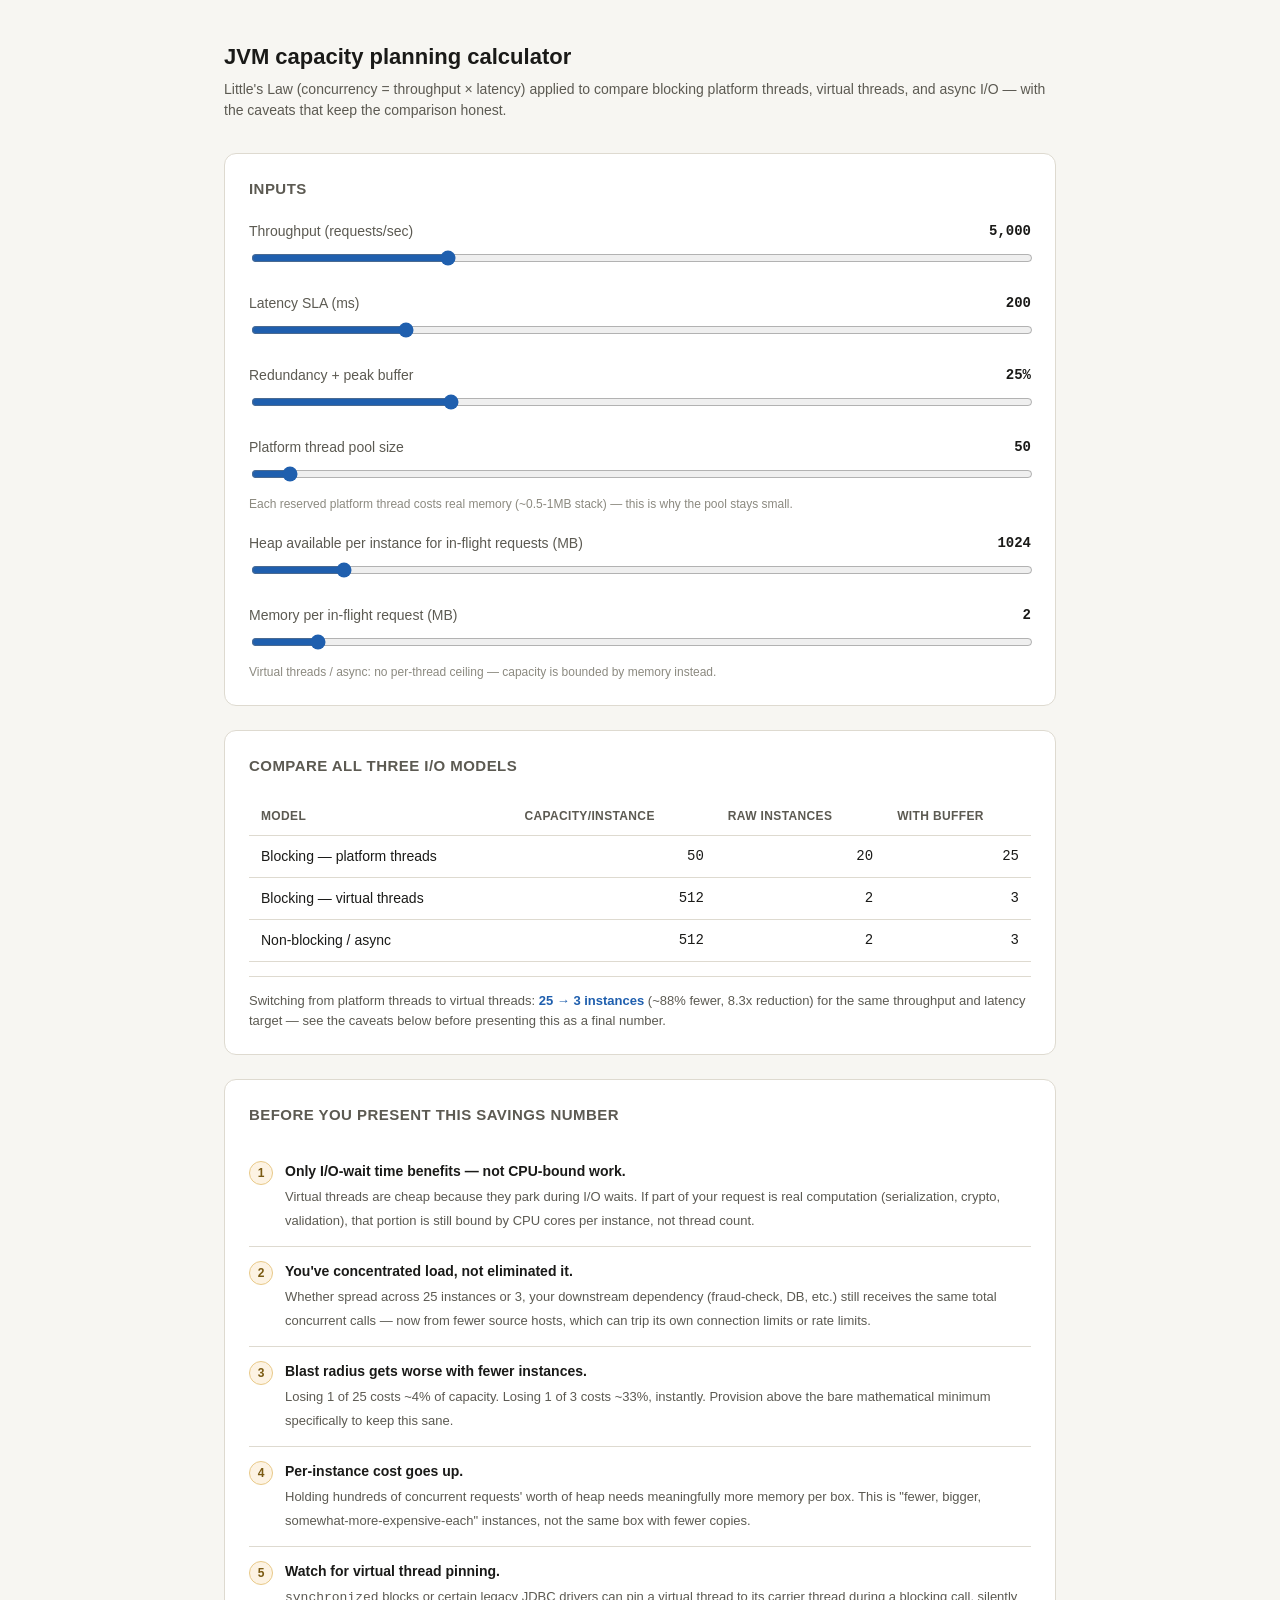
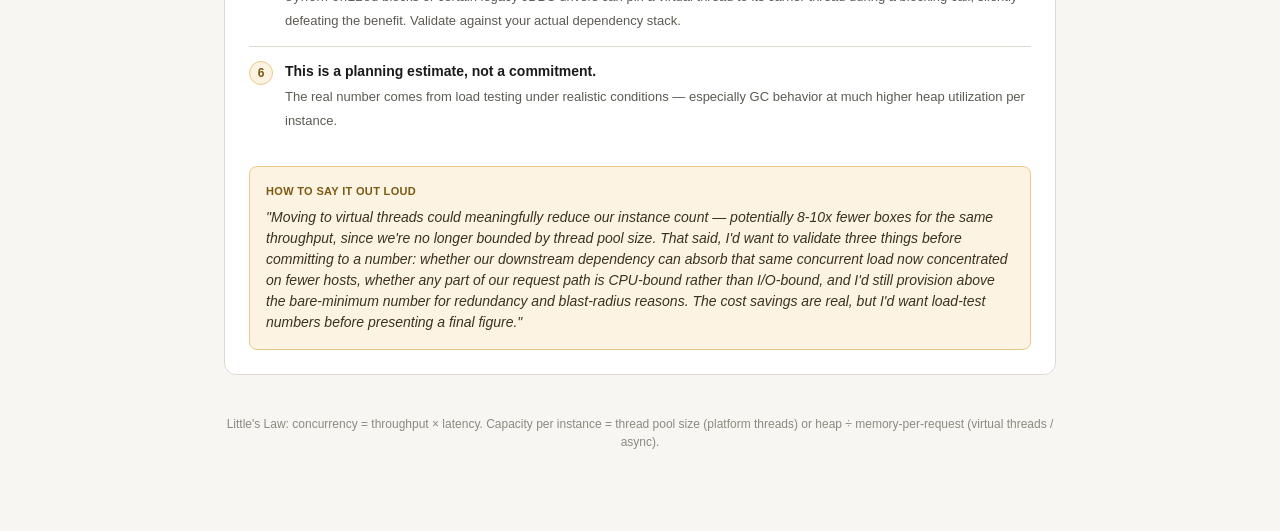
==== tools/capacity-calculator.html @ 4eca73eb "Add JVM capacity planning calculator (Little's Law + I/O model comparison)" ====
<!DOCTYPE html>
<html lang="en">
<head>
<meta charset="UTF-8">
<meta name="viewport" content="width=device-width, initial-scale=1.0">
<title>JVM Capacity Planning Calculator — Little's Law + I/O Model Comparison</title>
<style>
  :root {
    --bg: #f7f6f2;
    --surface: #ffffff;
    --border: #dedad0;
    --text-primary: #1a1a18;
    --text-secondary: #5c5a52;
    --text-muted: #8c8a80;
    --accent: #1f5fae;
    --accent-bg: #e8f0fb;
    --warn-bg: #fdf3e3;
    --warn-border: #e8c988;
    --warn-text: #7a5a12;
    --radius: 8px;
    --font-mono: 'SFMono-Regular', Consolas, 'Liberation Mono', Menlo, monospace;
  }
  * { box-sizing: border-box; }
  body {
    margin: 0;
    background: var(--bg);
    color: var(--text-primary);
    font-family: -apple-system, BlinkMacSystemFont, 'Segoe UI', Roboto, sans-serif;
    line-height: 1.5;
  }
  .wrap { max-width: 880px; margin: 0 auto; padding: 40px 24px 80px; }
  h1 { font-size: 22px; font-weight: 600; margin: 0 0 6px; }
  .subtitle { color: var(--text-secondary); font-size: 14px; margin: 0 0 32px; }
  .card {
    background: var(--surface);
    border: 1px solid var(--border);
    border-radius: 12px;
    padding: 24px;
    margin-bottom: 24px;
  }
  .card h2 { font-size: 15px; font-weight: 600; margin: 0 0 20px; text-transform: uppercase; letter-spacing: 0.03em; color: var(--text-secondary); }
  .control { margin-bottom: 20px; }
  .control:last-child { margin-bottom: 0; }
  .control-label { display: flex; justify-content: space-between; font-size: 14px; margin-bottom: 6px; }
  .control-label span:first-child { color: var(--text-secondary); }
  .control-label span:last-child { font-weight: 600; font-family: var(--font-mono); }
  input[type="range"] { width: 100%; accent-color: var(--accent); }
  select {
    width: 100%; padding: 8px 10px; border-radius: var(--radius);
    border: 1px solid var(--border); background: var(--surface);
    font-size: 14px; color: var(--text-primary);
  }
  .hint { font-size: 12px; color: var(--text-muted); margin: 6px 0 0; }
  .results-grid { display: grid; grid-template-columns: repeat(4, 1fr); gap: 12px; margin-top: 20px; }
  .result-box { background: var(--bg); border-radius: var(--radius); padding: 14px; text-align: center; }
  .result-box.highlight { background: var(--accent-bg); }
  .result-label { font-size: 11px; color: var(--text-secondary); text-transform: uppercase; letter-spacing: 0.03em; margin: 0 0 6px; }
  .result-value { font-size: 22px; font-weight: 700; font-family: var(--font-mono); margin: 0; }
  .result-value.accent { color: var(--accent); }
  table { width: 100%; border-collapse: collapse; font-size: 14px; }
  th, td { text-align: left; padding: 10px 12px; border-bottom: 1px solid var(--border); }
  th { color: var(--text-secondary); font-size: 12px; text-transform: uppercase; letter-spacing: 0.03em; font-weight: 600; }
  td.num { font-family: var(--font-mono); text-align: right; }
  tr.current td { background: var(--accent-bg); font-weight: 600; }
  .savings-note { font-size: 13px; color: var(--text-secondary); margin-top: 14px; padding-top: 14px; border-top: 1px solid var(--border); }
  .savings-note strong { color: var(--accent); }
  .caveats { list-style: none; margin: 0; padding: 0; }
  .caveats li {
    display: flex; gap: 12px; padding: 14px 0;
    border-bottom: 1px solid var(--border);
  }
  .caveats li:last-child { border-bottom: none; }
  .caveat-num {
    flex-shrink: 0; width: 24px; height: 24px; border-radius: 50%;
    background: var(--warn-bg); border: 1px solid var(--warn-border);
    color: var(--warn-text); font-size: 12px; font-weight: 700;
    display: flex; align-items: center; justify-content: center;
  }
  .caveat-text strong { display: block; font-size: 14px; margin-bottom: 2px; }
  .caveat-text span { font-size: 13px; color: var(--text-secondary); }
  .talking-point {
    background: var(--warn-bg); border: 1px solid var(--warn-border);
    border-radius: var(--radius); padding: 16px; margin-top: 20px;
    font-size: 14px; font-style: italic; color: #3a3220;
  }
  .talking-point-label {
    font-size: 11px; font-weight: 700; text-transform: uppercase;
    letter-spacing: 0.03em; color: var(--warn-text); font-style: normal;
    margin: 0 0 8px;
  }
  footer { text-align: center; font-size: 12px; color: var(--text-muted); margin-top: 40px; }
</style>
</head>
<body>
<div class="wrap">

  <h1>JVM capacity planning calculator</h1>
  <p class="subtitle">Little's Law (concurrency = throughput × latency) applied to compare blocking platform threads, virtual threads, and async I/O — with the caveats that keep the comparison honest.</p>

  <div class="card">
    <h2>Inputs</h2>
    <div class="control">
      <div class="control-label"><span>Throughput (requests/sec)</span><span id="tp-out">5000</span></div>
      <input type="range" min="100" max="20000" step="100" value="5000" id="tp">
    </div>
    <div class="control">
      <div class="control-label"><span>Latency SLA (ms)</span><span id="lat-out">200</span></div>
      <input type="range" min="10" max="1000" step="10" value="200" id="lat">
    </div>
    <div class="control">
      <div class="control-label"><span>Redundancy + peak buffer</span><span id="buf-out">25%</span></div>
      <input type="range" min="0" max="100" step="5" value="25" id="buf">
    </div>
    <div class="control">
      <div class="control-label"><span>Platform thread pool size</span><span id="threads-out">50</span></div>
      <input type="range" min="10" max="1000" step="10" value="50" id="threads">
      <p class="hint">Each reserved platform thread costs real memory (~0.5-1MB stack) — this is why the pool stays small.</p>
    </div>
    <div class="control">
      <div class="control-label"><span>Heap available per instance for in-flight requests (MB)</span><span id="heap-out">1024</span></div>
      <input type="range" min="128" max="8192" step="128" value="1024" id="heap">
    </div>
    <div class="control">
      <div class="control-label"><span>Memory per in-flight request (MB)</span><span id="mem-out">2</span></div>
      <input type="range" min="0.5" max="20" step="0.5" value="2" id="mem">
      <p class="hint">Virtual threads / async: no per-thread ceiling — capacity is bounded by memory instead.</p>
    </div>
  </div>

  <div class="card">
    <h2>Compare all three I/O models</h2>
    <table>
      <thead>
        <tr><th>Model</th><th class="num">Capacity/instance</th><th class="num">Raw instances</th><th class="num">With buffer</th></tr>
      </thead>
      <tbody id="comparison-body"></tbody>
    </table>
    <div class="savings-note" id="savings-note"></div>
  </div>

  <div class="card">
    <h2>Before you present this savings number</h2>
    <ul class="caveats">
      <li>
        <div class="caveat-num">1</div>
        <div class="caveat-text">
          <strong>Only I/O-wait time benefits — not CPU-bound work.</strong>
          <span>Virtual threads are cheap because they park during I/O waits. If part of your request is real computation (serialization, crypto, validation), that portion is still bound by CPU cores per instance, not thread count.</span>
        </div>
      </li>
      <li>
        <div class="caveat-num">2</div>
        <div class="caveat-text">
          <strong>You've concentrated load, not eliminated it.</strong>
          <span>Whether spread across 25 instances or 3, your downstream dependency (fraud-check, DB, etc.) still receives the same total concurrent calls — now from fewer source hosts, which can trip its own connection limits or rate limits.</span>
        </div>
      </li>
      <li>
        <div class="caveat-num">3</div>
        <div class="caveat-text">
          <strong>Blast radius gets worse with fewer instances.</strong>
          <span>Losing 1 of 25 costs ~4% of capacity. Losing 1 of 3 costs ~33%, instantly. Provision above the bare mathematical minimum specifically to keep this sane.</span>
        </div>
      </li>
      <li>
        <div class="caveat-num">4</div>
        <div class="caveat-text">
          <strong>Per-instance cost goes up.</strong>
          <span>Holding hundreds of concurrent requests' worth of heap needs meaningfully more memory per box. This is "fewer, bigger, somewhat-more-expensive-each" instances, not the same box with fewer copies.</span>
        </div>
      </li>
      <li>
        <div class="caveat-num">5</div>
        <div class="caveat-text">
          <strong>Watch for virtual thread pinning.</strong>
          <span><code>synchronized</code> blocks or certain legacy JDBC drivers can pin a virtual thread to its carrier thread during a blocking call, silently defeating the benefit. Validate against your actual dependency stack.</span>
        </div>
      </li>
      <li>
        <div class="caveat-num">6</div>
        <div class="caveat-text">
          <strong>This is a planning estimate, not a commitment.</strong>
          <span>The real number comes from load testing under realistic conditions — especially GC behavior at much higher heap utilization per instance.</span>
        </div>
      </li>
    </ul>

    <div class="talking-point">
      <p class="talking-point-label">How to say it out loud</p>
      "Moving to virtual threads could meaningfully reduce our instance count — potentially 8-10x fewer boxes for the
      same throughput, since we're no longer bounded by thread pool size. That said, I'd want to validate three things
      before committing to a number: whether our downstream dependency can absorb that same concurrent load now
      concentrated on fewer hosts, whether any part of our request path is CPU-bound rather than I/O-bound, and I'd
      still provision above the bare-minimum number for redundancy and blast-radius reasons. The cost savings are
      real, but I'd want load-test numbers before presenting a final figure."
    </div>
  </div>

  <footer>Little's Law: concurrency = throughput × latency. Capacity per instance = thread pool size (platform threads) or heap ÷ memory-per-request (virtual threads / async).</footer>

</div>

<script>
  const ids = ['tp', 'lat', 'buf', 'threads', 'heap', 'mem'];
  const el = Object.fromEntries(ids.map(id => [id, document.getElementById(id)]));

  function computeModel(throughput, latencyMs, bufferPct, capacityPerInstance) {
    const concurrency = throughput * (latencyMs / 1000);
    const raw = Math.ceil(concurrency / capacityPerInstance);
    const withBuffer = Math.ceil(raw * (1 + bufferPct / 100));
    return { concurrency, raw, withBuffer };
  }

  function recalc() {
    const throughput = parseInt(el.tp.value);
    const latencyMs = parseInt(el.lat.value);
    const bufferPct = parseInt(el.buf.value);
    const threadCap = parseInt(el.threads.value);
    const heapMb = parseFloat(el.heap.value);
    const memMb = parseFloat(el.mem.value);
    const memoryCap = Math.floor(heapMb / memMb);

    document.getElementById('tp-out').textContent = throughput.toLocaleString();
    document.getElementById('lat-out').textContent = latencyMs;
    document.getElementById('buf-out').textContent = bufferPct + '%';
    document.getElementById('threads-out').textContent = threadCap;
    document.getElementById('heap-out').textContent = heapMb;
    document.getElementById('mem-out').textContent = memMb;

    const platform = computeModel(throughput, latencyMs, bufferPct, threadCap);
    const virtualThreads = computeModel(throughput, latencyMs, bufferPct, memoryCap);
    const async_ = computeModel(throughput, latencyMs, bufferPct, memoryCap);

    const rows = [
      { name: 'Blocking — platform threads', cap: threadCap, r: platform },
      { name: 'Blocking — virtual threads', cap: memoryCap, r: virtualThreads },
      { name: 'Non-blocking / async', cap: memoryCap, r: async_ },
    ];

    document.getElementById('comparison-body').innerHTML = rows.map(row => `
      <tr>
        <td>${row.name}</td>
        <td class="num">${row.cap.toLocaleString()}</td>
        <td class="num">${row.r.raw.toLocaleString()}</td>
        <td class="num">${row.r.withBuffer.toLocaleString()}</td>
      </tr>
    `).join('');

    const reduction = platform.withBuffer > 0
      ? Math.round((1 - virtualThreads.withBuffer / platform.withBuffer) * 100)
      : 0;
    const multiplier = virtualThreads.withBuffer > 0
      ? (platform.withBuffer / virtualThreads.withBuffer).toFixed(1)
      : '—';

    document.getElementById('savings-note').innerHTML =
      `Switching from platform threads to virtual threads: <strong>${platform.withBuffer} → ${virtualThreads.withBuffer} instances</strong> ` +
      `(~${reduction}% fewer, ${multiplier}x reduction) for the same throughput and latency target — see the caveats below before presenting this as a final number.`;
  }

  ids.forEach(id => el[id].addEventListener('input', recalc));
  recalc();
</script>
</body>
</html>
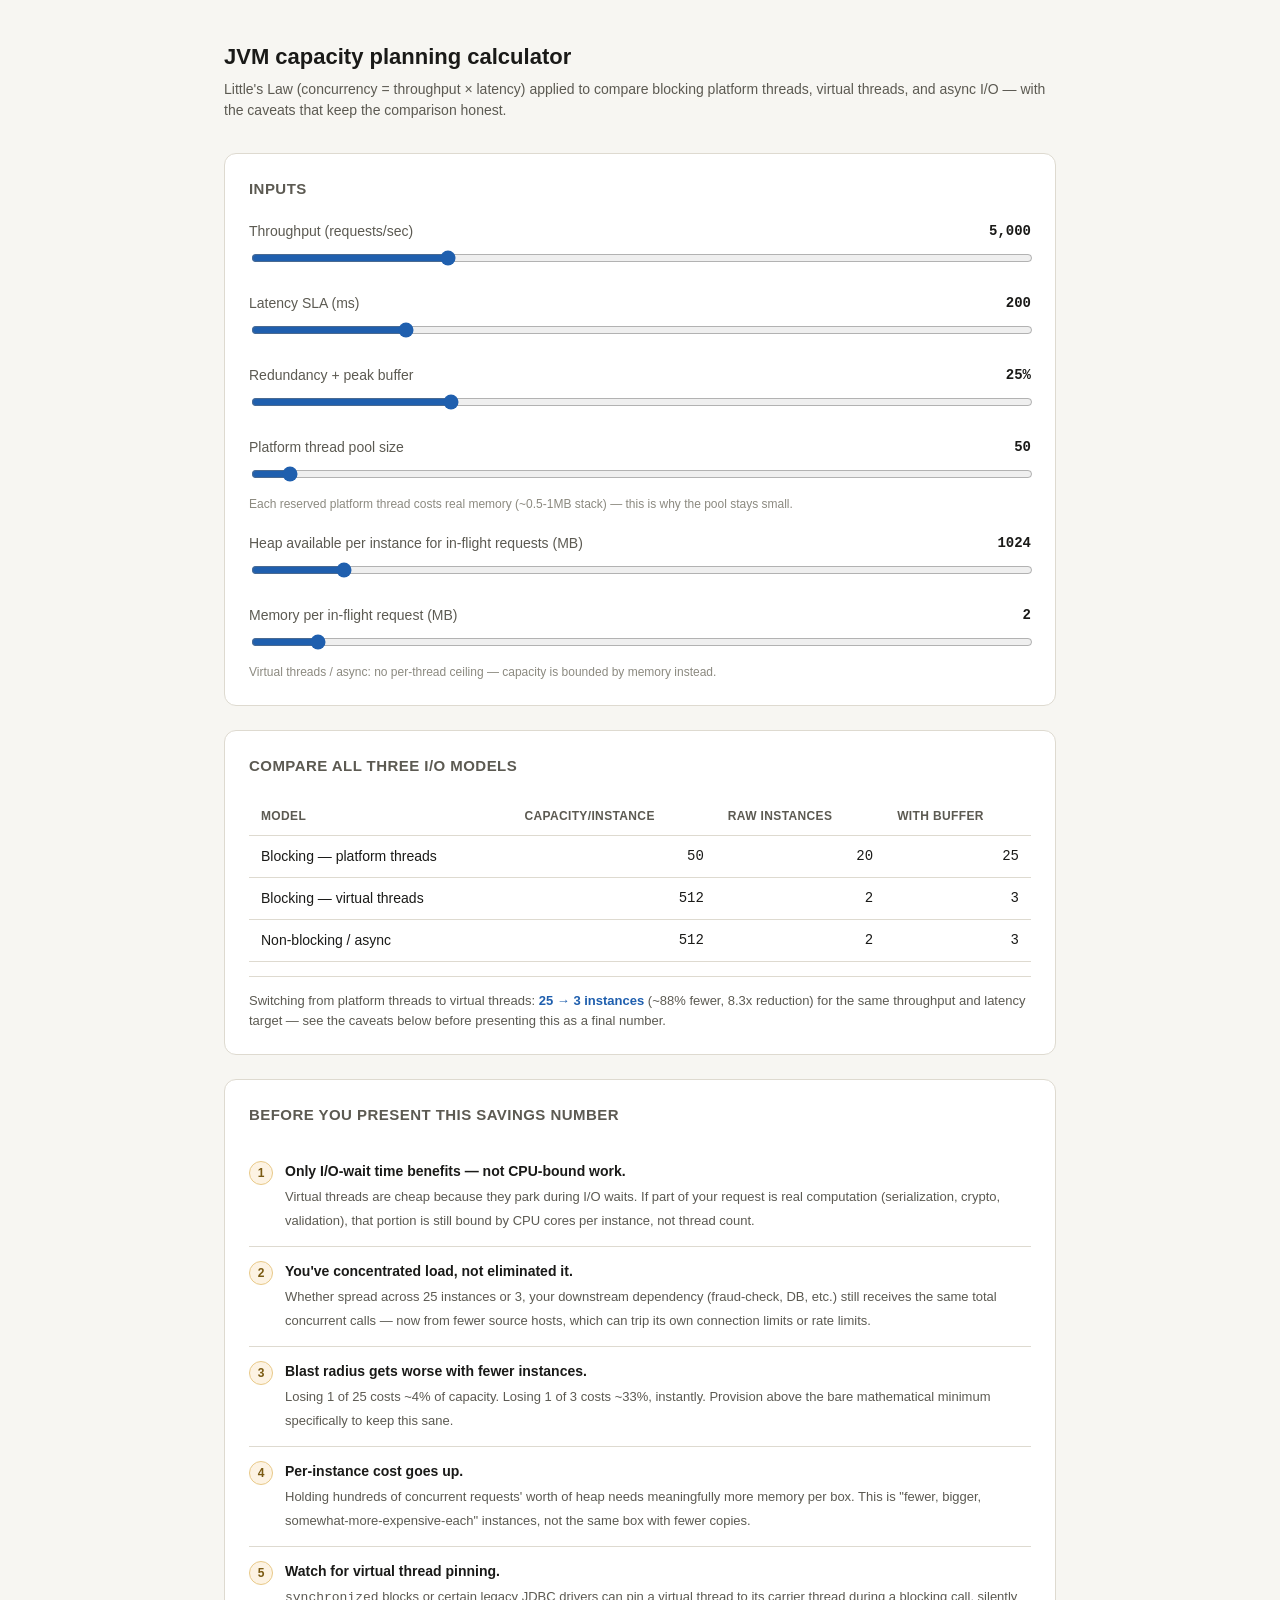
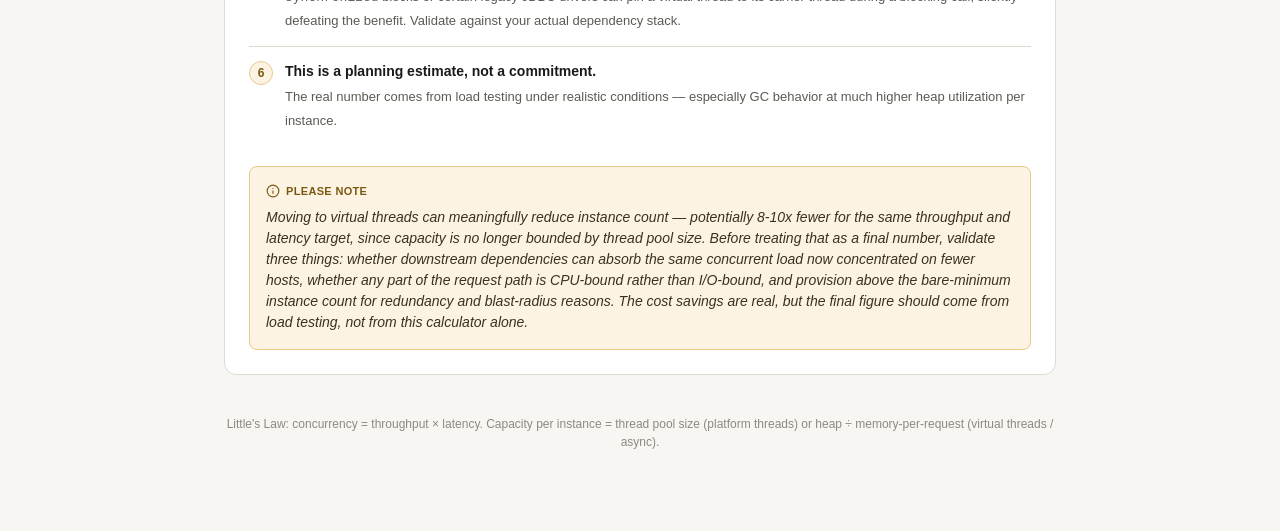
==== commit c268374f: "Make capacity calculator's guidance generic for all repo users" ====
--- a/tools/capacity-calculator.html
+++ b/tools/capacity-calculator.html
@@ -86,8 +86,9 @@
   .talking-point-label {
     font-size: 11px; font-weight: 700; text-transform: uppercase;
     letter-spacing: 0.03em; color: var(--warn-text); font-style: normal;
-    margin: 0 0 8px;
-  }
+    margin: 0 0 8px; display: flex; align-items: center; gap: 6px;
+  }
+  .talking-point-label svg { flex-shrink: 0; }
   footer { text-align: center; font-size: 12px; color: var(--text-muted); margin-top: 40px; }
 </style>
 </head>
@@ -186,13 +187,16 @@
     </ul>
 
     <div class="talking-point">
-      <p class="talking-point-label">How to say it out loud</p>
-      "Moving to virtual threads could meaningfully reduce our instance count — potentially 8-10x fewer boxes for the
-      same throughput, since we're no longer bounded by thread pool size. That said, I'd want to validate three things
-      before committing to a number: whether our downstream dependency can absorb that same concurrent load now
-      concentrated on fewer hosts, whether any part of our request path is CPU-bound rather than I/O-bound, and I'd
-      still provision above the bare-minimum number for redundancy and blast-radius reasons. The cost savings are
-      real, but I'd want load-test numbers before presenting a final figure."
+      <p class="talking-point-label">
+        <svg width="14" height="14" viewBox="0 0 24 24" fill="none" stroke="currentColor" stroke-width="2" stroke-linecap="round" stroke-linejoin="round"><circle cx="12" cy="12" r="10"></circle><line x1="12" y1="16" x2="12" y2="12"></line><line x1="12" y1="8" x2="12.01" y2="8"></line></svg>
+        Please note
+      </p>
+      Moving to virtual threads can meaningfully reduce instance count — potentially 8-10x fewer for the same
+      throughput and latency target, since capacity is no longer bounded by thread pool size. Before treating that
+      as a final number, validate three things: whether downstream dependencies can absorb the same concurrent
+      load now concentrated on fewer hosts, whether any part of the request path is CPU-bound rather than
+      I/O-bound, and provision above the bare-minimum instance count for redundancy and blast-radius reasons.
+      The cost savings are real, but the final figure should come from load testing, not from this calculator alone.
     </div>
   </div>
 
